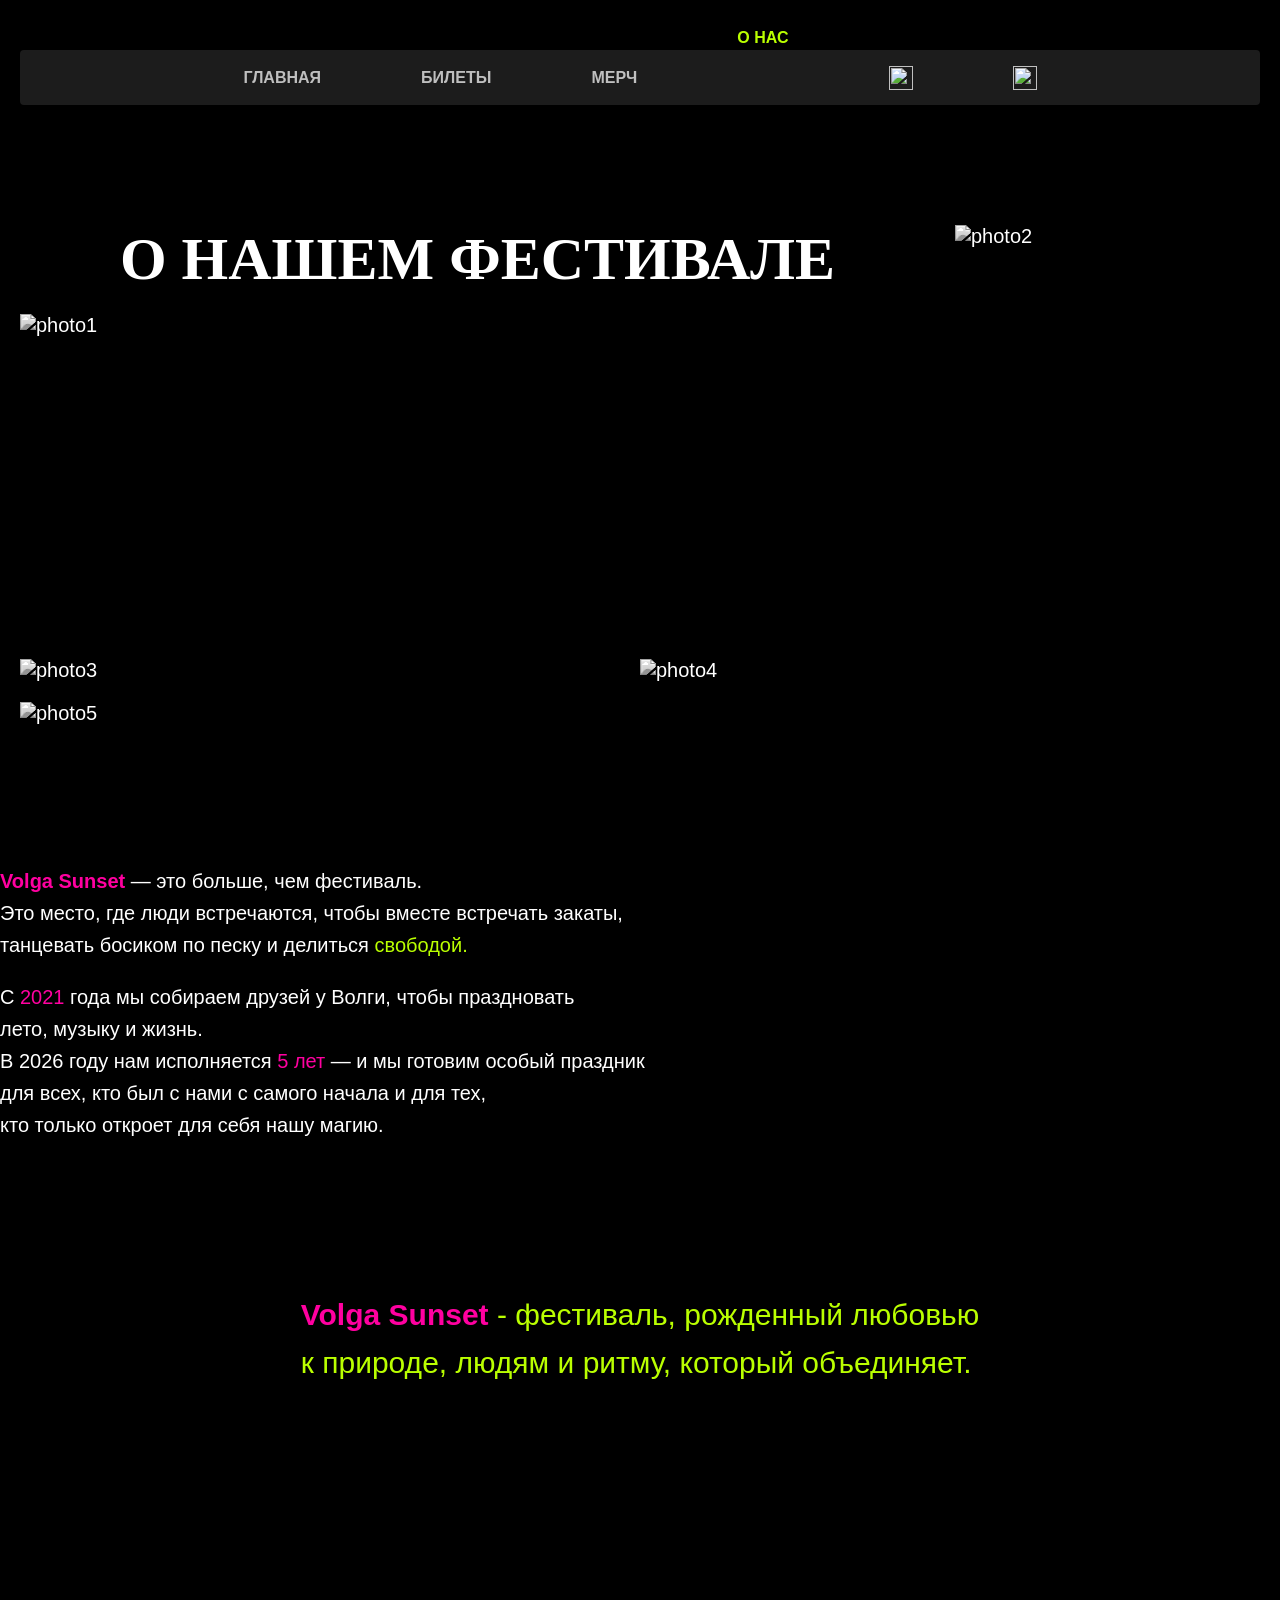
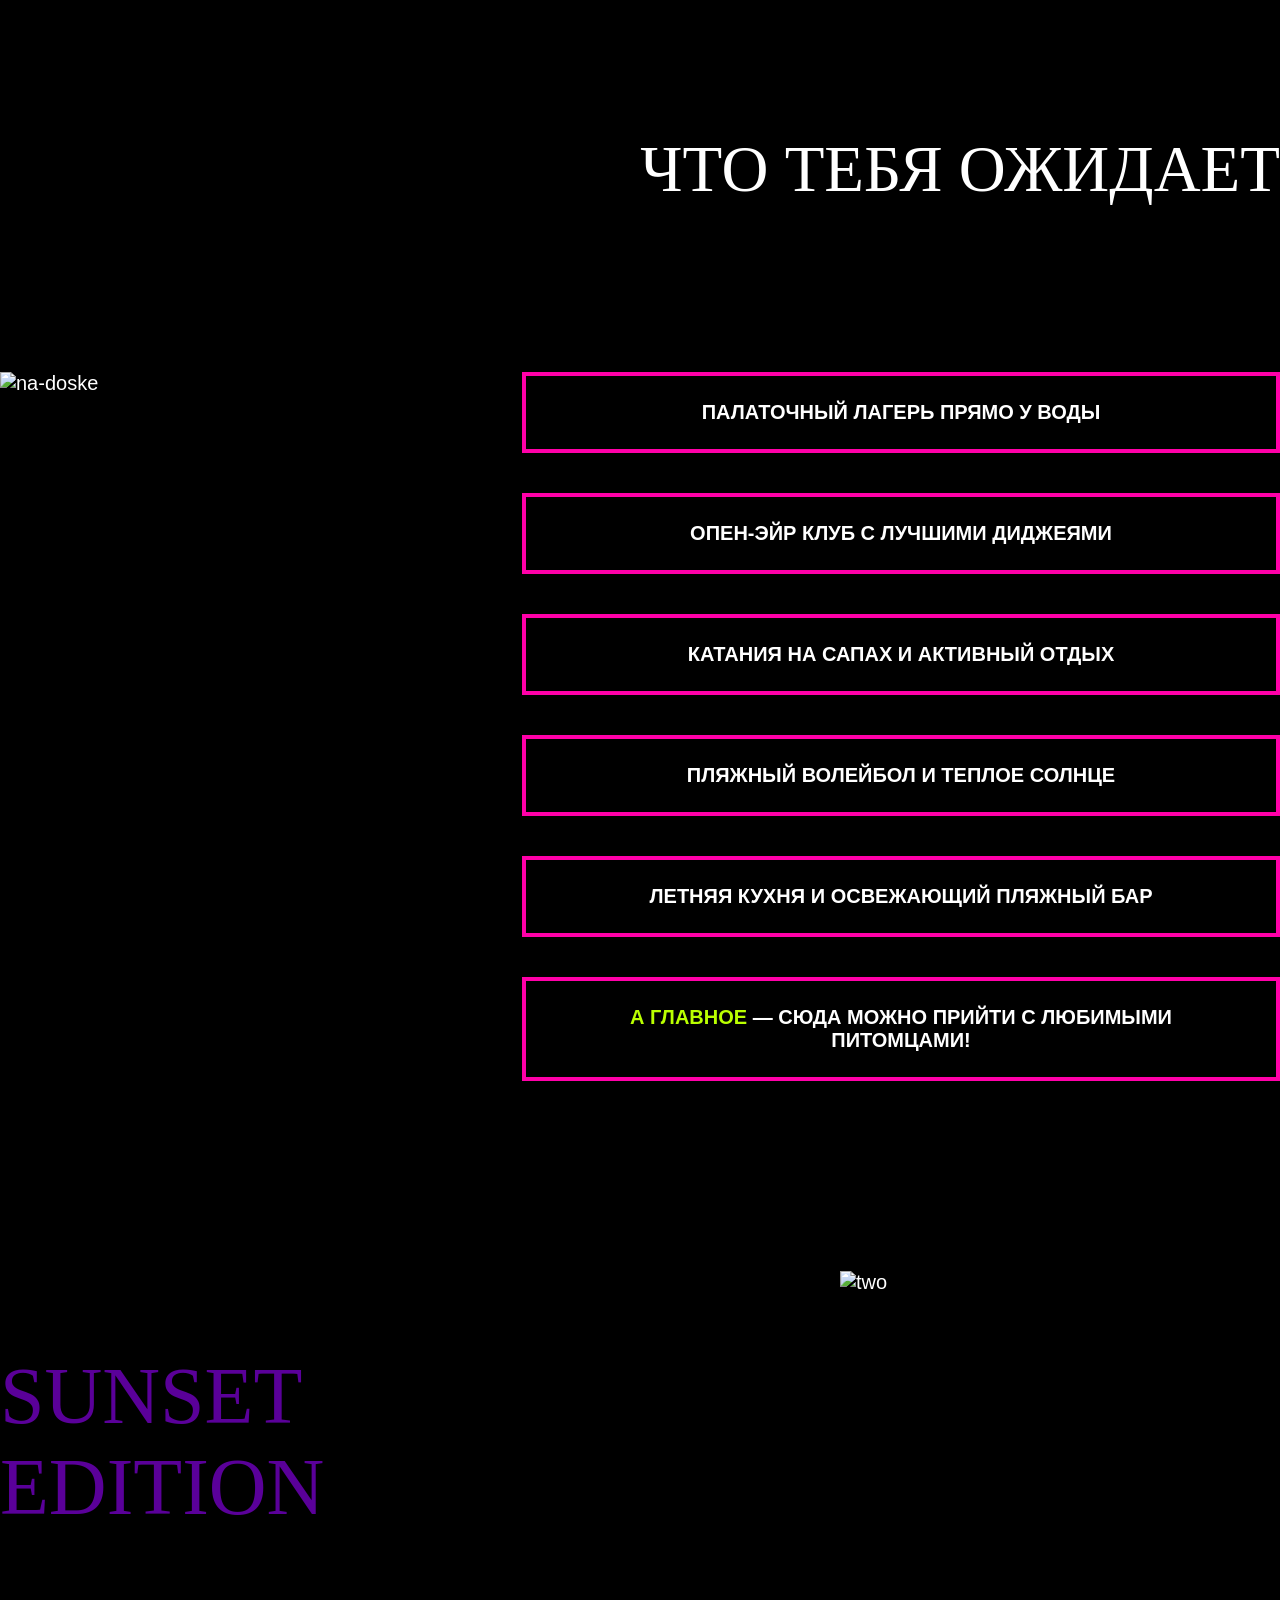
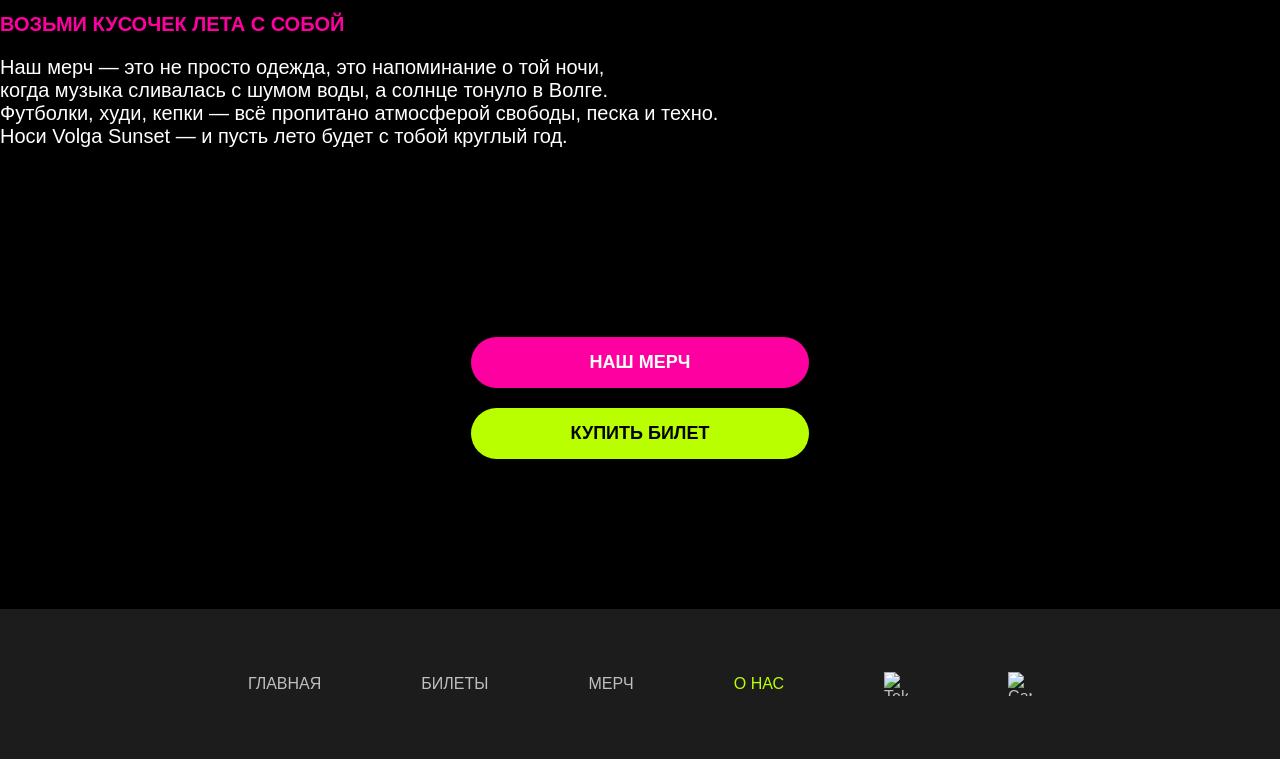
==== Untitled-1.html @ b576a5fe "Add files via upload" ====
<!DOCTYPE html>
<html lang="ru">
<head>
  <meta charset="UTF-8">
	<title>About Us</title>
  <link rel="stylesheet" href="css/style2.css">
  <script src="scripts/script2.js"></script>

</head>
	
<body>
<canvas id="mouseCanvas"></canvas>
	<!-- Навигационная панель -->
  <nav class="navbar">
    <ul>
      <li><a href="index.html">ГЛАВНАЯ</a></li>
      <li><a href="#">БИЛЕТЫ</a></li>
      <li><a href="Untitled-2.html">МЕРЧ</a></li>
      <li class="active"><a href="#">О НАС</a></li>
      <li><a href="#" class="tg"><img src="img/telegram.svg" alt=""></a></li>
      <li><a href="#" class="cart"><img src="img/cart.svg" alt=""></a></li>
    </ul>
  </nav>

	
<div class="page-container1">
	<div class="grid-container1">
        <div class="header">
            <h1>О НАШЕМ ФЕСТИВАЛЕ</h1>
        </div>
        <div class="photo1">
            <img src="img/1.jpg" alt="photo1">
        </div>
    </div>
	
	<div class="grid-container2">
        <div class="photo2">
            <img src="img/волга.jpg" alt="photo2">
        </div>
    </div>
</div>
	

<div class="page-container2">
	<div class="grid-container3">
        <div class="photo3">
            <img src="img/кино.jpg" alt="photo3">
        </div>
		<div class="photo5">
            <img src="img/закат.jpg" alt="photo5">
        </div>
    </div>

	
	<div class="grid-container4">
        <div class="photo4">
            <img src="img/диджеи.jpg" alt="photo4"> 
        </div>
    </div>
	
	<div class="grid-container5">
        <div class="photo6">
            <img src="img/6.jpg" alt="photo6">
        </div>
</div>	
</div>

	

<div class="text">
<p><strong><span class="a">Volga Sunset</span></strong> — это больше, чем фестиваль.<br>
Это место, где люди встречаются, чтобы вместе встречать закаты,<br>
танцевать босиком по песку и делиться <span class="b">свободой.</span>
</p>
<p> С <span class="a">2021</span> года мы собираем друзей у Волги, чтобы праздновать<br>
	лето, музыку и жизнь.<br>
	В 2026 году нам исполняется <span class="a">5 лет</span> — и мы готовим особый праздник<br>
	для всех, кто был с нами с самого начала и для тех,<br>
	кто только откроет для себя нашу магию.</p>
</div>	

<div class="text2">	
<p><strong><span class="a">Volga Sunset </span></strong><span class="b">- фестиваль, рожденный любовью<br>
	к природе, людям и ритму, который объединяет.</span>
	</p>
</div>
	
<div class="about">	
		<p>ЧТО ТЕБЯ ОЖИДАЕТ</p>
</div>	


<div class="about-img">
	
	<div class="block">
		<div class="rect">
			ПАЛАТОЧНЫЙ ЛАГЕРЬ ПРЯМО У ВОДЫ
		</div>

		<div class="rect">
			ОПЕН-ЭЙР КЛУБ С ЛУЧШИМИ ДИДЖЕЯМИ
		</div>

		<div class="rect">
			КАТАНИЯ НА САПАХ И АКТИВНЫЙ ОТДЫХ
		</div>
		
		<div class="rect">
			ПЛЯЖНЫЙ ВОЛЕЙБОЛ И ТЕПЛОЕ СОЛНЦЕ
		</div>
		
		<div class="rect">
			ЛЕТНЯЯ КУХНЯ И ОСВЕЖАЮЩИЙ ПЛЯЖНЫЙ БАР
		</div>
		
		<div class="rect">
			<span class="b">А ГЛАВНОЕ</span> — СЮДА МОЖНО ПРИЙТИ С ЛЮБИМЫМИ ПИТОМЦАМИ!
		</div>
	</div>
	
	<img src="img/на_доске.PNG" alt="na-doske" class="na-doske">
	
	
</div>	

<div class="SUNSET_CONTAINER">
<div class="SUNSET_TEXT">
	<p class="boje"> SUNSET<br> EDITION</p>

	<p><strong><span class="a">ВОЗЬМИ КУСОЧЕК ЛЕТА С СОБОЙ</span></strong></p>
<p class="text3">Наш мерч — это не просто одежда, это напоминание о той ночи,<br>когда музыка сливалась с шумом воды, а солнце тонуло в Волге.<br>Футболки, худи, кепки — всё пропитано атмосферой свободы, песка и техно.<br>Носи Volga Sunset — и пусть лето будет с тобой круглый год.</p>
	</div>	
	
	<img src="img/два.PNG" alt="two" class="two">
</div>	
	 <div class="countdown-buttons">
	<button class="merch-btn">НАШ МЕРЧ</button>
	<button class="bu-btn">КУПИТЬ БИЛЕТ</button>
	</div>
	
	<!-- ===== футер ===== -->
<footer class="site-footer">
  <div class="footer-wrapper">

    <ul class="footer-menu">
      <li><a href="index.html">ГЛАВНАЯ</a></li>
      <li><a href="#">БИЛЕТЫ</a></li>
      <li><a href="Untitled-2.html">МЕРЧ</a></li>
      <li class="active"><a href="#">О НАС</a></li>
      <li><a href="#" class="tg" aria-label="Telegram">
        <img src="img/telegram.svg" alt="Telegram">
      </a></li>
     <li> <a href="#" class="cart" aria-label="Корзина">
        <img src="img/cart.svg" alt="Cart">
      </a></li>
    </ul>

  </div>
</footer>
	
</body>
</html>
---- css/style2.css ----
html, body {
  margin: 0;
  padding: 0;
  width: 100%;
  min-height: 100%;
  background: black;
  color: white;
  font-family: Arial, sans-serif;
  overflow-x: hidden;
  display: flex;
  flex-direction: column;
  align-items: center;
font-size: 20px;
}




.navbar {
  width: 100%;
  max-width: 1200px;
  height: 55px;
  background-color: #1c1c1c;
  margin: 50px auto 0;
  display: flex;
  justify-content: center;
  align-items: center;
  padding: 0 20px;
  border-radius: 4px;
	 z-index: 1; 
}

.navbar ul {
  list-style: none;
  display: flex;
  align-items: center;
  gap: 100px;
  margin: 0;
  padding: 0;
}

.navbar a {
  color: #bfbfbf;
  text-decoration: none;
  font-size: 16px;
  display: flex;
  align-items: center;
  transition: 0.3s;
	font-family: Arial;
	font-weight: bold;
}

.navbar li.active a { color: #baff00; top: -40px; position: relative; }
.navbar li a:hover { color: #C8FF50; }
.navbar li.clicked a { color: #baff00; }

.navbar a img { width: 24px; height: 24px; transition: transform 0.3s, filter 0.3s; }
.navbar a:hover img { transform: scale(1.2); filter: brightness(1.2); }



.page-container1 {
    display: grid;
    grid-template-columns: 3fr 1fr; /* 3/4 и 1/4 */
    gap: 20px;
	max-height: 414px;
    max-width: 1360px; 
    width: 100%;
    padding: 20px; 
    margin: 0 auto; 
    box-sizing: border-box;
	margin-top: 100px
}

.grid-container1 {
    display: grid;
    grid-template-rows: auto 1fr;
    gap: 20px;
	max-height: 414px;
}


.header {
display: grid;
place-items: center; 
font-family: Widock TRIAL;
font-size: 1.5rem; 
z-index: 1;
}

.header h1 {
margin: 0;
text-align: center;
}

.photo1 {
width: 100%;
overflow: hidden; 
height: auto;
display: block;
object-fit: cover;

}

.photo1 img {
width: 100%;
height: 40vh;
object-fit: cover; 
display: block;
}

.grid-container2 {  
    display: grid;
    grid-template-columns: 1fr;
    gap: 20px;
	max-height: 414px;
}

.photo2 {
    width: 100%;
    height: auto;
    overflow: hidden;
}

.photo2 img {
    width: 100%;
    height: auto;
    object-fit: cover;
    display: block;
}


.page-container2 {
    display: grid;
    grid-template-columns: 2fr 1fr 1fr; 
    gap: 20px;
    max-width: 1360px;
	max-height: 580px;
    width: 100%;
    padding: 20px;
    margin: 0 auto;
    box-sizing: border-box;
   
}

.grid-container3 {
   display: grid;
    grid-template-rows: 1fr 1fr;
    gap: 20px;
	max-height: 580px;
	margin-top: 20px;
	max-width: 100%;
}


.photo3 img {
    width: 100%;
	overflow: hidden; 
	height: auto;
	display: block;
	object-fit: cover;
	max-height: 353px;
	max-width: 100%;
}


.photo5 img {
    width: 100%;
	overflow: hidden; 
	height: auto;
	display: block;
	object-fit: cover;
	max-height: 207px;
	max-width: 100%;
}




.grid-container4 {
    display: grid;
    grid-template-columns: 1fr;
	margin-top: 20px;
	max-width: 325px;
	
}

.photo4 {
    display: flex;
    justify-content: flex-start;
    max-height: 353px;
	max-width: 325px;
}

.photo4 img {
    width: 100%;
	overflow: hidden; 
	height: auto;
	display: block;
	object-fit: cover;
	max-height: 353px;
	max-width: 325px;
}

.grid-container5 {
    display: grid;
    grid-template-columns: 1fr;
	margin-top: 20px;
	max-width: 900px;
	max-height: 580px;
	
	
}

	.photo6 {
   max-width: 900px;
	max-height: 580px; 
	margin-left: -345px;
	
	

    clip-path: polygon(
        345px 0,
        900px 0,
        900px 580px,
        0 580px,
        0 373px,
        345px 373px
    );
}

.photo6 img {
    width: 100%;
	max-height: 580px; 
    object-fit: cover;   
}


.page-container1 img,
.page-container2 img {
    filter: grayscale(100%);
    transition: filter 0.3s ease;
    cursor: pointer;
}

.page-container1 img:hover,
.page-container2 img:hover {
    filter: grayscale(0%);
}


.modal {
    display: none; 
    position: fixed;
    z-index: 1000;
    left: 0;
    top: 0;
    width: 100%;
    height: 100%;
    background-color: rgba(0,0,0,0.8);
    justify-content: center;
    align-items: center;
}

.modal-content {
    max-width: 80%;
    max-height: 80%;
}


.text {
	max-width: 1360px;
	margin-top: 100px;
	line-height: 1.6;
	width: 100%;
	text-align: left;
	z-index: 1;
}

.a {
color: #ff00a0	
}

.b {
color: #baff00
}

.text2 {
	margin-top: 100px;
	font-size: 30px;
	line-height: 1.6;
	z-index: 1;
}

.about {
	margin-top: 250px;
	max-width: 1360px;
	text-align: right;
	width: 100%;
	font-family: Widock TRIAL;
	font-size: 65px;
	z-index: 1;
}

.about-img {
	max-width: 1360px;
	width: 100%;
	display: flex;
	flex-direction: row-reverse;
	justify-content: space-between;
    align-items: flex-start;    
    margin-top: 100px;
	z-index: 1;
	
}

.na-doske {          
    width: 440px; 
    height: 566px;
    object-fit: cover; 
	z-index: 1;
}



.rect {
    width: 670px;
    border: 4px solid #ff00a8;
    padding: 25px 40px;
    font-weight: 700;
    text-align: center;
    margin-bottom: 40px;
    text-transform: uppercase;
	z-index: 1;
}

.SUNSET_CONTAINER {
    display: flex;
    align-items: flex-start; 
    gap: 40px; 
    margin-top: 150px;
    max-width: 1360px;
    width: 100%;
	z-index: 1;
}

.SUNSET {
	margin-top: 150px;
	max-width: 1360px;
	width: 100%;	
	align-items: flex-start;
	z-index: 1;
	
}

.boje {
	font-family: Widock TRIAL;
	font-size: 80px;
	color: #5a0099;
	text-align: left;
	z-index: 1;
}

.SUNSET_TEXT {
    flex: 1; 
}

.two {
    width: 440px; 
    height: 566px;
    object-fit: contain;
	z-index: 1;
}

.countdown-buttons {
  display: flex;
  flex-direction: column;
  gap: 20px;
  margin-top: 100px;
	z-index: 1;
}

.countdown-text {
  font-family: 'Widock TRIAL', sans-serif;
  font-size: 40px;
  text-align: center;
  margin-bottom: 100px;
	z-index: 1;
}


.merch-btn {
  background-color: #ff00a0;
  color: white;
  border: none;
  padding: 15px 100px;
  border-radius: 60px;
  font-size: 18px;
  font-weight: bold;
  cursor: pointer;
  transition: all 0.3s ease;
	z-index: 1;
}

.merch-btn:hover {
  background-color: #5a0099;
  color: white;
}

.bu-btn {
	background-color: #baff00;
  color: black;
  border: none;
  padding: 15px 100px;
  border-radius: 60px;
  font-size: 18px;
  font-weight: bold;
  cursor: pointer;
  transition: all 0.3s ease;
	z-index: 1;
}

.bu-btn:hover { background-color: #5a0099; color: white; }
.bu-btn:active { background-color: white; color: black; }


/*  футер  */
.site-footer {
  width: 100%;
  height: 150px;
  background-color: #1c1c1c;
  display: flex;
  justify-content: center;
  align-items: center;
  margin-top: 150px;
	z-index: 1;
}


.footer-wrapper {
  width: 100%;
  max-width: 1100px;
  display: flex;
  justify-content: center;
  align-items: center;
  padding: 0 20px;
}

.footer-menu {
  list-style: none;
  display: flex;
  justify-content: center;
  align-items: center;
  gap: 100px;
  margin: 0;
  padding: 0;
}


.footer-menu a {
  color: #bfbfbf;
  text-decoration: none;
  font-size: 16px;
  display: flex;
  align-items: center;
  transition: all 0.3s ease;
	
}

.footer-menu li.active a {
  color: #baff00;
}

.footer-menu li a:hover {
  color: #98cc00;
}

.footer-menu a.tg,
.footer-menu a.cart {
  display: flex;
  align-items: center;
}

.footer-menu a img {
  width: 24px;
  height: 24px;
  transition: transform 0.3s ease, filter 0.3s ease;
}

.footer-menu a:hover img {
  transform: scale(1.2);
  filter: brightness(1.2);
}

#mouseCanvas {
  position: fixed;
  top: 0;
  left: 0;
  width: 100%;
  height: 100%;
  pointer-events: none; 
   z-index: 0; 
}
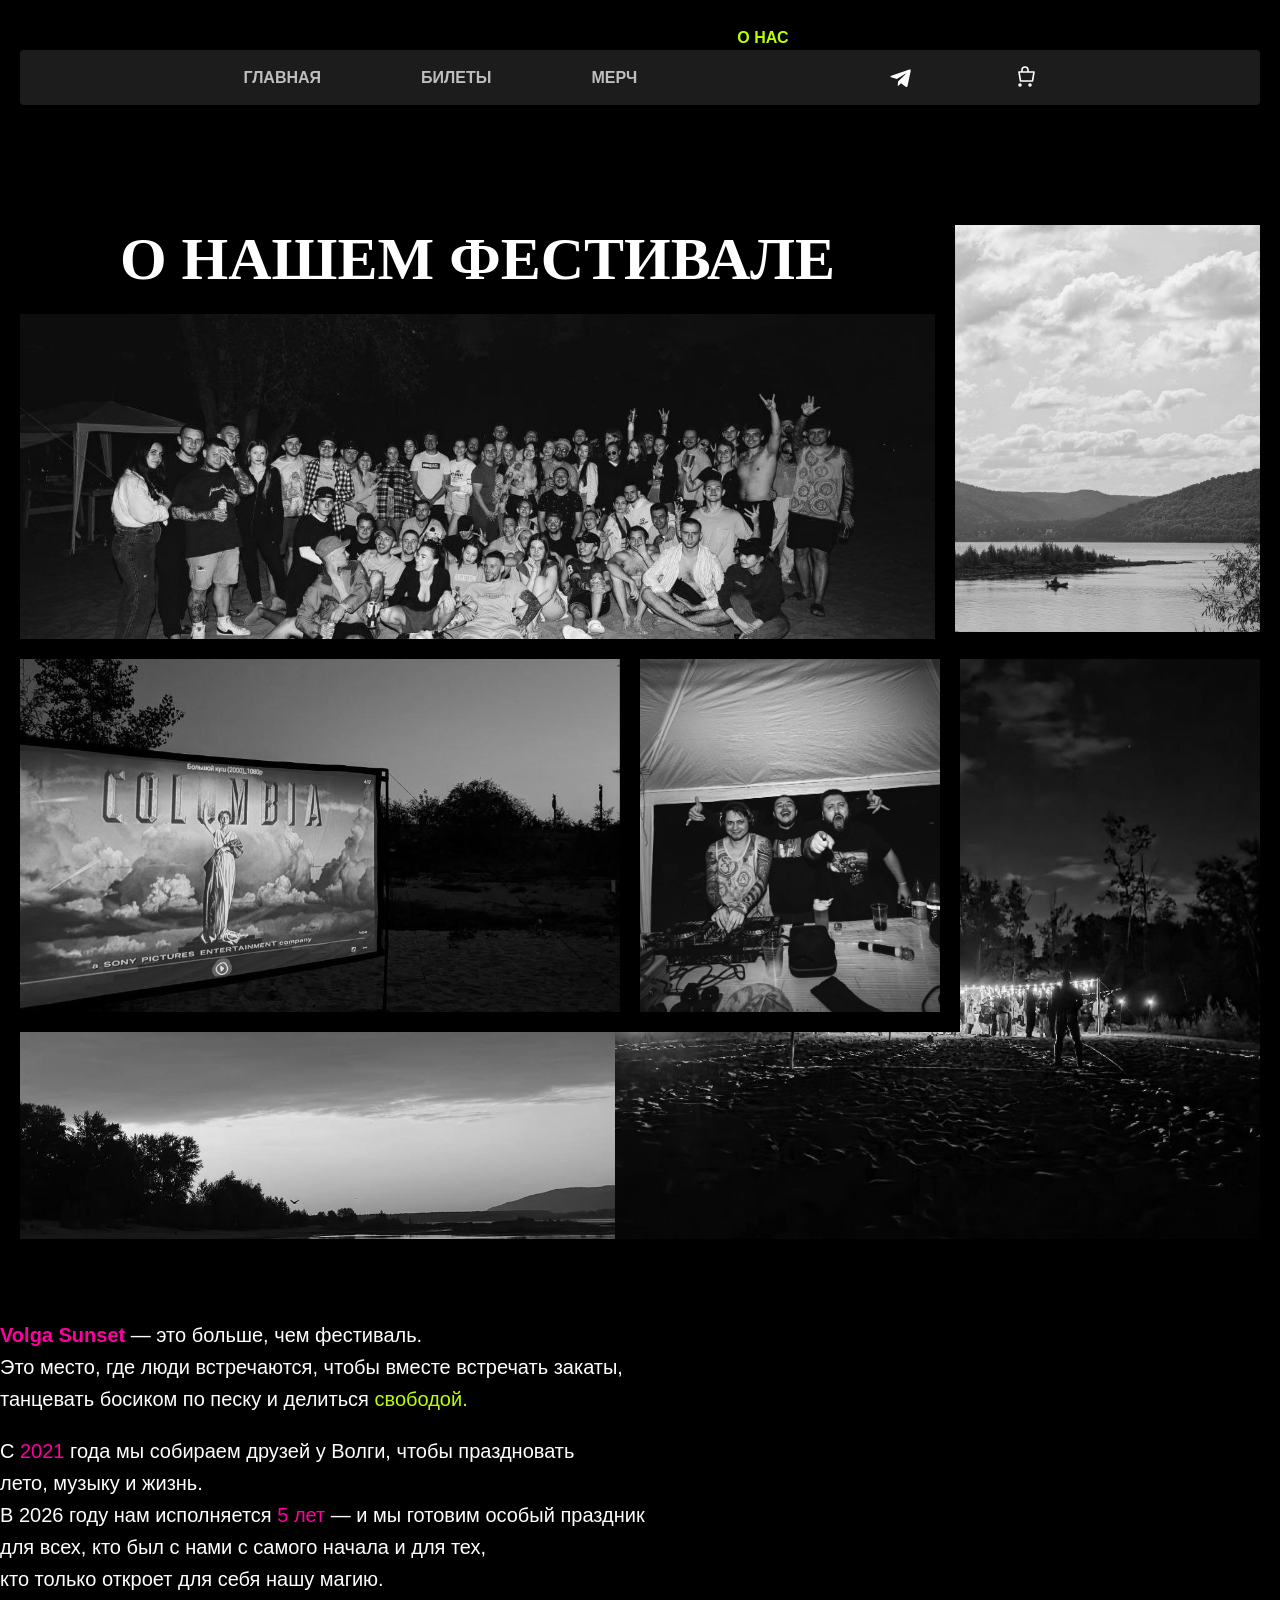
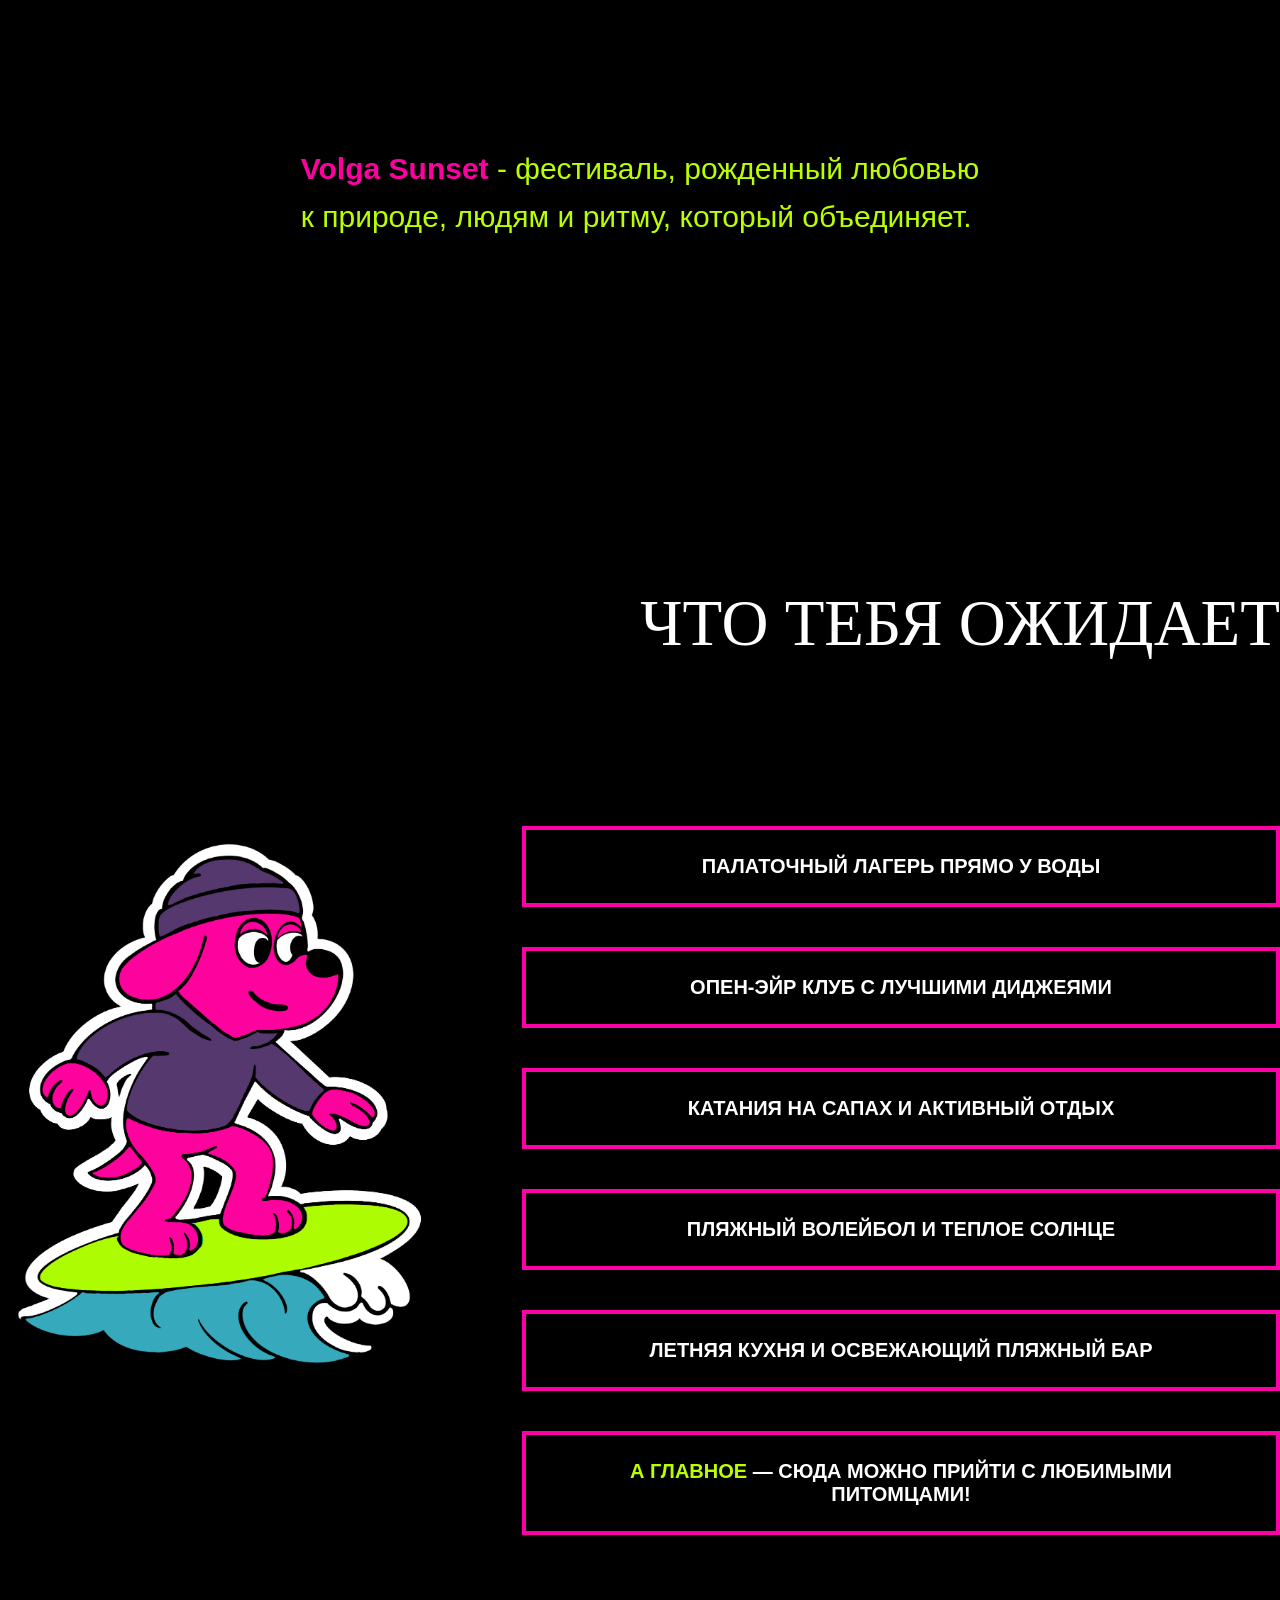
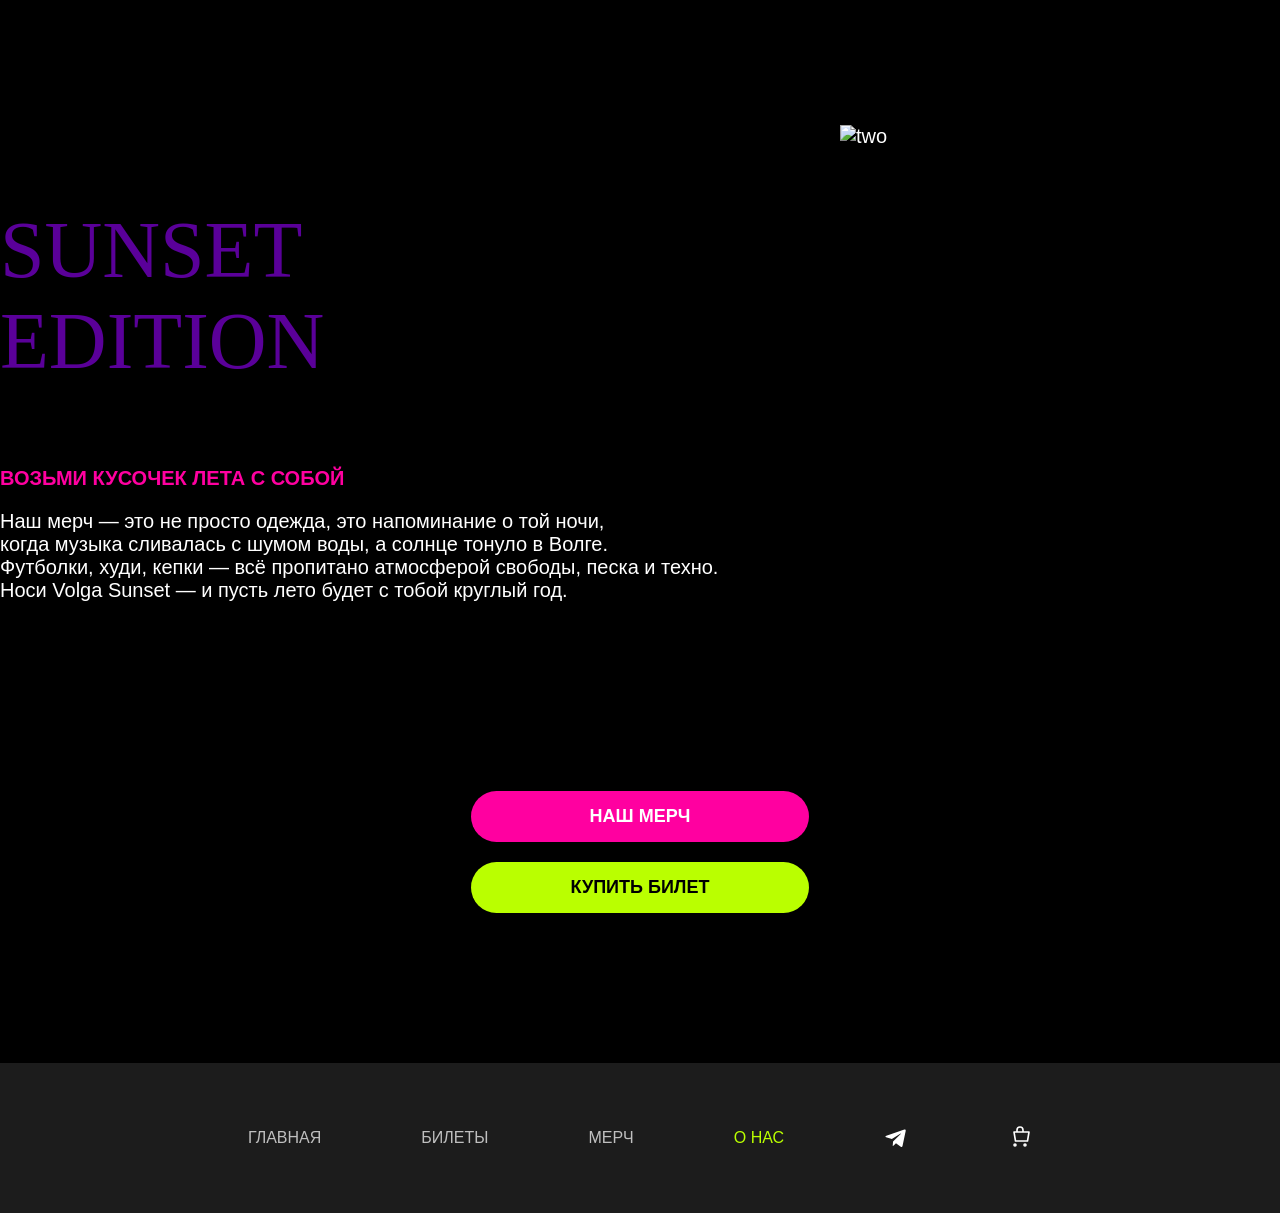
==== commit 4c97bdc4: "Update Untitled-1.html" ====
--- a/Untitled-1.html
+++ b/Untitled-1.html
@@ -4,7 +4,7 @@
   <meta charset="UTF-8">
 	<title>About Us</title>
   <link rel="stylesheet" href="css/style2.css">
-  <script src="scripts/script2.js"></script>
+  <script src="Scripts/script2.js"></script>
 
 </head>
 	
